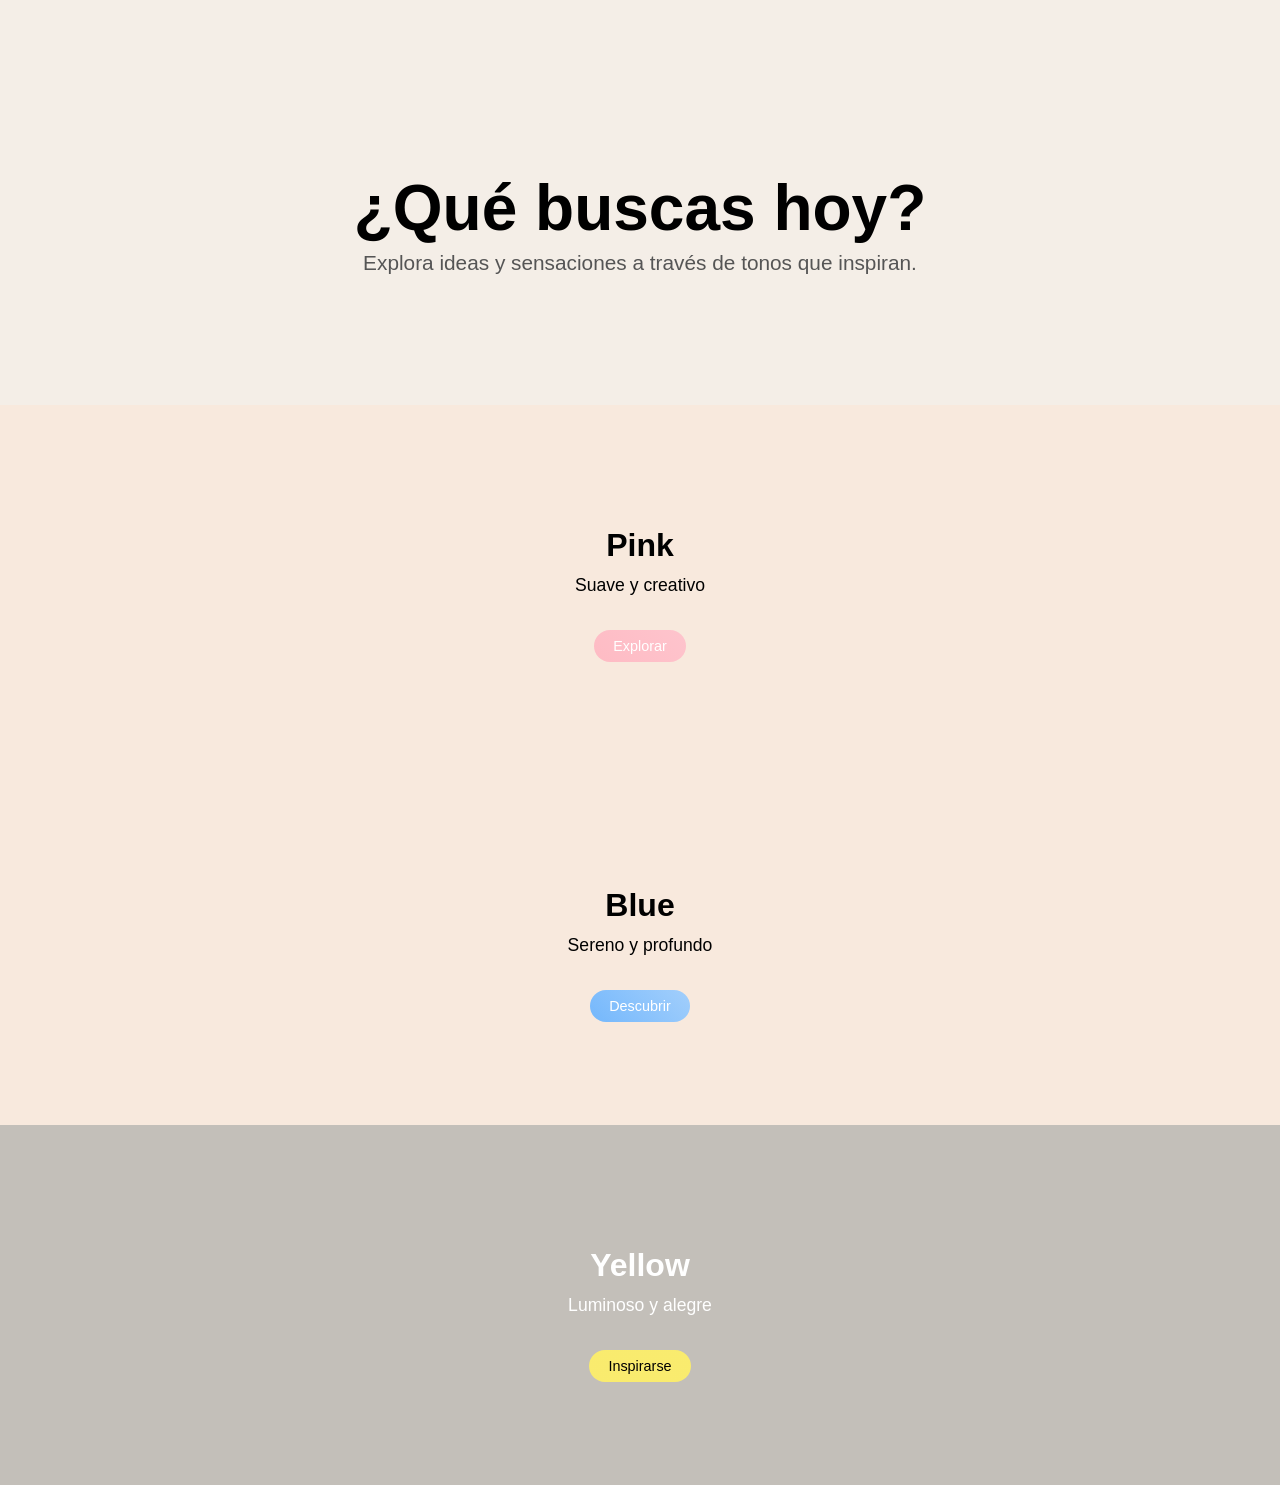
==== index.html @ 7da87a50 ". ." ====
<!DOCTYPE html>
<html lang="es">
<head>
    <meta charset="UTF-8">
    <title>Página de Inspiración por Colores</title>
     <!-- Enlace al CSS -->
  <link rel="stylesheet" href="style.css">
</head>
<body>

   <header>
        <h1>¿Qué buscas hoy?</h1>
        <p>Explora ideas y sensaciones a través de tonos que inspiran.</p>
    </header>

    <section class="seccion1">
    <h2>Pink</h2>
    <p>Suave y creativo</p>
    <button>Explorar</button>
</section>

<section class="seccion2">
    <h2>Blue</h2>
    <p>Sereno y profundo</p>
    <button>Descubrir</button>
</section>

<section class="seccion3">
    <h2>Yellow</h2>
    <p>Luminoso y alegre</p>
    <button>Inspirarse</button>
</section>
</body>
</html>
---- style.css ----
:root {
    /* Colores principales */
    --beige-claro: hsl(34, 37%, 93%);   /* beige muy claro */
    --marron-claro: hsl(31, 35%, 48%);  /* marrón claro */
    --rosa: hsl(351, 100%, 86%);        /* rosa pastel */
    --amarillo: hsl(54, 100%, 70%);     /* amarillo suave */
    --azul: hsl(210, 100%, 70%);        /* azul pastel */
}

body {
    margin: 0;
    padding: 0;
    font-family: Satoshi, Segoe UI, sans-serif;
    background-color: var(--beige-claro);
}

/* Header principal */
header {
    text-align: center;
    margin: 5rem auto;
    max-width: 800px;
    padding: 3rem;
}

/* Título principal */
header h1 {
    font-size: 4rem;        /* más grande */
    font-weight: 700;
    margin-bottom: 0.2rem;  /* menos separación con el párrafo */
}

/* Subtítulo / párrafo del header */
header p {
    font-size: 1.3rem;
    color: #555;
    line-height: 1.4;
    margin-top: 0;
    margin-bottom: 0;
}

/* Responsive para móviles */
@media (max-width: 768px) {
    header h1 {
        font-size: 2.5rem;
    }
    header p {
        font-size: 1rem;
        line-height: 1.3;
        margin-top: 0.2rem;
    }
    header {
        padding: 2rem 1rem;
        margin: 3rem auto;
    }
}

section {
    height: 40vh;           
    display: flex;            
    flex-direction: column;
    justify-content: center;  
    align-items: center;      
    text-align: center;
}

/* Espaciado entre título y párrafo de cada sección */
section h2 {
    font-size: 2rem;
    margin-bottom: 0.5rem;
    font-weight: 750;
}

section p {
    font-size: 1.1rem;
    margin-top: 0;
    margin-bottom: 1.5rem;
    color: inherit;
    line-height: 1.5;
    font-weight: 400;
}

/* Sección 1 */
.seccion1 {
    background-image: url('assets/fondo1.png');
    background-color: rgba(253, 222, 194, 0.3);
    background-size: cover;
    background-position: center;
    background-repeat: no-repeat;
    background-attachment: fixed;
    background-blend-mode: overlay;
    font-size: 1.2rem;
}

/* Sección 2 */
.seccion2 {
    background-image: url('assets/fondo2.png');
    background-color: rgba(253, 222, 194, 0.3);
    background-size: cover;
    background-position: center;
    background-repeat: no-repeat;
    background-attachment: fixed;
    background-blend-mode: overlay;
    font-size: 1.2rem;
}

/* Sección 3 */
.seccion3 {
    background-image: url('assets/fondo3.png');
    background-color: rgba(0, 0, 0, 0.2);
    background-size: cover;
    background-position: center;
    background-repeat: no-repeat;
    background-attachment: fixed;
    background-blend-mode: overlay;
    font-size: 1.2rem;
    color: white; /* texto blanco */
}

/* Botones Sección 1 - Rosa pastel */
.seccion1 button {
    background: linear-gradient(45deg, rgba(255, 182, 193, 0.9), rgba(255, 192, 203, 0.9));
    border: none;
    padding: 0.5rem 1.2rem;
    margin: 0.5rem 0;
    color: white;
    font-size: 0.9rem;
    cursor: pointer;
    border-radius: 30px;
    transition: transform 0.3s, box-shadow 0.3s;
}

.seccion1 button:hover {
    transform: scale(1.1);
    box-shadow: 0 4px 20px rgba(255, 182, 193, 0.8);
}

/* Botones Sección 2 - Azul pastel */
.seccion2 button {
    background: linear-gradient(45deg, rgba(102, 178, 255, 0.9), rgba(153, 204, 255, 0.9));
    border: none;
    padding: 0.5rem 1.2rem;
    margin: 0.5rem 0;
    color: white;
    font-size: 0.9rem;
    cursor: pointer;
    border-radius: 30px;
    transition: transform 0.3s, box-shadow 0.3s;
}

.seccion2 button:hover {
    transform: scale(1.1);
    box-shadow: 0 4px 20px rgba(102, 178, 255, 0.8);
}

/* Botones Sección 3 - Amarillo pastel */
.seccion3 button {
    background: linear-gradient(45deg, rgba(255, 240, 102, 0.9), rgba(255, 240, 102, 0.9));
    border: none;
    padding: 0.5rem 1.2rem;
    margin: 0.5rem 0;
    color: black;
    font-size: 0.9rem;
    cursor: pointer;
    border-radius: 30px;
    transition: transform 0.3s, box-shadow 0.3s;
}

.seccion3 button:hover {
    transform: scale(1.1);
    box-shadow: 0 4px 20px rgba(255, 255, 102, 0.8);
}
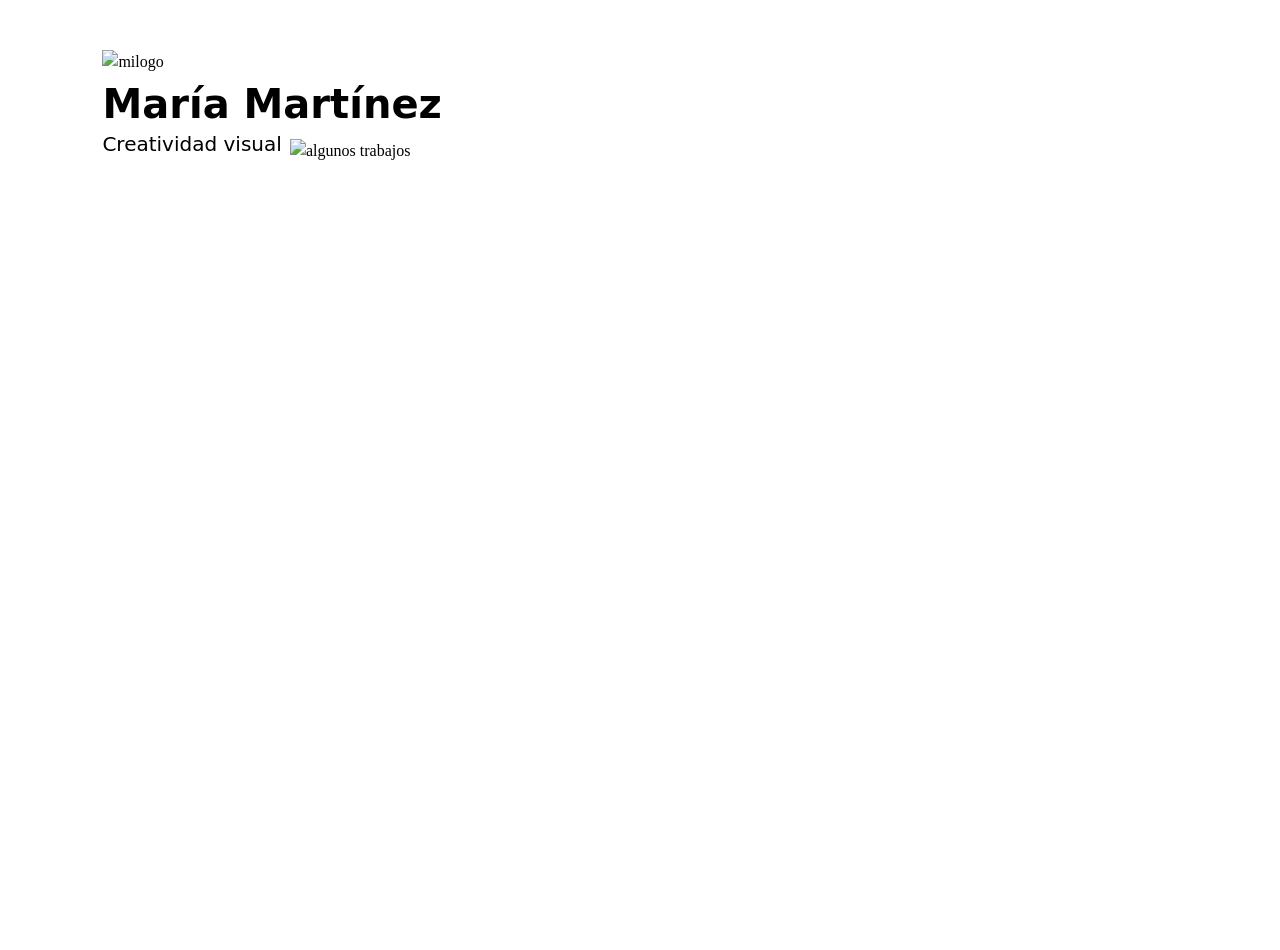
==== commit 4c4be259: ". ." ====
--- a/index.html
+++ b/index.html
@@ -1,34 +1,26 @@
 <!DOCTYPE html>
-<html lang="es">
+<html lang="en">
+
 <head>
-    <meta charset="UTF-8">
-    <title>Página de Inspiración por Colores</title>
-     <!-- Enlace al CSS -->
-  <link rel="stylesheet" href="style.css">
+<meta charset="UTF-8">
+<meta name="viewport" content="width=device-width, initial-scale=1.0">
+<title>Document</title>
+<link rel="stylesheet" href="style.css">
 </head>
+
 <body>
 
-   <header>
-        <h1>¿Qué buscas hoy?</h1>
-        <p>Explora ideas y sensaciones a través de tonos que inspiran.</p>
-    </header>
+<div class="logoyminombre">
+    <img class="logoportada" src="assets/logo circular.png" alt="milogo">
+    <h1>María Martínez</h1>
+    <p>Creatividad visual</p>
+</div>
 
-    <section class="seccion1">
-    <h2>Pink</h2>
-    <p>Suave y creativo</p>
-    <button>Explorar</button>
-</section>
+<div class="imagencentral">
+    <a href="portfolio.html">
+        <img src="assets/imagen portada.png" alt="algunos trabajos">
+    </a>
+</div>
 
-<section class="seccion2">
-    <h2>Blue</h2>
-    <p>Sereno y profundo</p>
-    <button>Descubrir</button>
-</section>
-
-<section class="seccion3">
-    <h2>Yellow</h2>
-    <p>Luminoso y alegre</p>
-    <button>Inspirarse</button>
-</section>
 </body>
 </html>
--- a/style.css
+++ b/style.css
@@ -1,171 +1,137 @@
-:root {
-    /* Colores principales */
-    --beige-claro: hsl(34, 37%, 93%);   /* beige muy claro */
-    --marron-claro: hsl(31, 35%, 48%);  /* marrón claro */
-    --rosa: hsl(351, 100%, 86%);        /* rosa pastel */
-    --amarillo: hsl(54, 100%, 70%);     /* amarillo suave */
-    --azul: hsl(210, 100%, 70%);        /* azul pastel */
+/* RESET BÁSICO */
+
+*,
+*::before,
+*::after {
+box-sizing: border-box;
+margin: 0;
+padding: 0;
+}
+
+html, body {
+height: 100%;
+}
+
+@font-face {
+font-family: "Paquito";
+src: url("fonts/Paquito-Variable.woff2") format("woff2");
+font-weight: 300 700;
+font-style: normal;
+font-display: swap;
+}
+
+@font-face {
+font-family: "GeneralSans";
+src: url("fonts/GeneralSans-Variable.woff2") format("woff2");
+font-weight: 200 700;
+font-style: normal;
+font-display: swap;
 }
 
 body {
-    margin: 0;
-    padding: 0;
-    font-family: Satoshi, Segoe UI, sans-serif;
-    background-color: var(--beige-claro);
+line-height: 1.5;
+-webkit-font-smoothing: antialiased;
 }
 
-/* Header principal */
-header {
-    text-align: center;
-    margin: 5rem auto;
-    max-width: 800px;
-    padding: 3rem;
+/* MEDIA */
+
+img, picture, video, canvas, svg {
+display: block;
+max-width: 100%;
+height: auto;
 }
 
-/* Título principal */
-header h1 {
-    font-size: 4rem;        /* más grande */
-    font-weight: 700;
-    margin-bottom: 0.2rem;  /* menos separación con el párrafo */
+a {
+text-decoration: none;
+color: inherit;
 }
 
-/* Subtítulo / párrafo del header */
-header p {
-    font-size: 1.3rem;
-    color: #555;
-    line-height: 1.4;
-    margin-top: 0;
-    margin-bottom: 0;
+/* LOGO Y NOMBRE */
+
+.logoyminombre {
+display: flex;
+flex-direction: column;
+align-items: flex-start;
+text-align: left;
+margin-left: 8vw;
+margin-top: 50px;
+margin-bottom: 40px;
 }
 
-/* Responsive para móviles */
-@media (max-width: 768px) {
-    header h1 {
-        font-size: 2.5rem;
-    }
-    header p {
-        font-size: 1rem;
-        line-height: 1.3;
-        margin-top: 0.2rem;
-    }
-    header {
-        padding: 2rem 1rem;
-        margin: 3rem auto;
-    }
+.logoportada {
+width: 150px;
+margin-bottom: 0autopx;
 }
 
-section {
-    height: 40vh;           
-    display: flex;            
-    flex-direction: column;
-    justify-content: center;  
-    align-items: center;      
-    text-align: center;
+.logoyminombre h1 {
+font-family: "Paquito", system-ui, sans-serif;
+font-size: clamp(28px, 4vw, 40px);
 }
 
-/* Espaciado entre título y párrafo de cada sección */
-section h2 {
-    font-size: 2rem;
-    margin-bottom: 0.5rem;
-    font-weight: 750;
+.logoyminombre p {
+font-family: "GeneralSans", system-ui, sans-serif;
+font-size: clamp(16px, 2vw, 20px);
+margin-top: -5px;
 }
 
-section p {
-    font-size: 1.1rem;
-    margin-top: 0;
-    margin-bottom: 1.5rem;
-    color: inherit;
-    line-height: 1.5;
-    font-weight: 400;
+/* IMAGEN CENTRAL */
+
+.imagencentral {
+display: flex;
+justify-content: center;
+margin-top: -60px;
+padding: 0 5vw;
 }
 
-/* Sección 1 */
-.seccion1 {
-    background-image: url('assets/fondo1.png');
-    background-color: rgba(253, 222, 194, 0.3);
-    background-size: cover;
-    background-position: center;
-    background-repeat: no-repeat;
-    background-attachment: fixed;
-    background-blend-mode: overlay;
-    font-size: 1.2rem;
+.imagencentral img {
+width: min(90vw, 700px);
+height: auto;
+transition: transform 0.3s ease, opacity 0.3s ease;
 }
 
-/* Sección 2 */
-.seccion2 {
-    background-image: url('assets/fondo2.png');
-    background-color: rgba(253, 222, 194, 0.3);
-    background-size: cover;
-    background-position: center;
-    background-repeat: no-repeat;
-    background-attachment: fixed;
-    background-blend-mode: overlay;
-    font-size: 1.2rem;
+.imagencentral img:hover {
+transform: scale(1.05);
+opacity: 0.8;
 }
 
-/* Sección 3 */
-.seccion3 {
-    background-image: url('assets/fondo3.png');
-    background-color: rgba(0, 0, 0, 0.2);
-    background-size: cover;
-    background-position: center;
-    background-repeat: no-repeat;
-    background-attachment: fixed;
-    background-blend-mode: overlay;
-    font-size: 1.2rem;
-    color: white; /* texto blanco */
+/* TABLET */
+
+@media (max-width: 900px) {
+
+.logoyminombre {
+margin-left: 6vw;
 }
 
-/* Botones Sección 1 - Rosa pastel */
-.seccion1 button {
-    background: linear-gradient(45deg, rgba(255, 182, 193, 0.9), rgba(255, 192, 203, 0.9));
-    border: none;
-    padding: 0.5rem 1.2rem;
-    margin: 0.5rem 0;
-    color: white;
-    font-size: 0.9rem;
-    cursor: pointer;
-    border-radius: 30px;
-    transition: transform 0.3s, box-shadow 0.3s;
+.logoportada {
+width: 100px;
 }
 
-.seccion1 button:hover {
-    transform: scale(1.1);
-    box-shadow: 0 4px 20px rgba(255, 182, 193, 0.8);
+.imagencentral {
+margin-top: -20px;
 }
 
-/* Botones Sección 2 - Azul pastel */
-.seccion2 button {
-    background: linear-gradient(45deg, rgba(102, 178, 255, 0.9), rgba(153, 204, 255, 0.9));
-    border: none;
-    padding: 0.5rem 1.2rem;
-    margin: 0.5rem 0;
-    color: white;
-    font-size: 0.9rem;
-    cursor: pointer;
-    border-radius: 30px;
-    transition: transform 0.3s, box-shadow 0.3s;
 }
 
-.seccion2 button:hover {
-    transform: scale(1.1);
-    box-shadow: 0 4px 20px rgba(102, 178, 255, 0.8);
+/* MÓVIL */
+
+@media (max-width: 600px) {
+
+.logoyminombre {
+align-items: center;
+text-align: center;
+margin-left: 0;
 }
 
-/* Botones Sección 3 - Amarillo pastel */
-.seccion3 button {
-    background: linear-gradient(45deg, rgba(255, 240, 102, 0.9), rgba(255, 240, 102, 0.9));
-    border: none;
-    padding: 0.5rem 1.2rem;
-    margin: 0.5rem 0;
-    color: black;
-    font-size: 0.9rem;
-    cursor: pointer;
-    border-radius: 30px;
-    transition: transform 0.3s, box-shadow 0.3s;
+.logoportada {
+width: 90px;
 }
 
-.seccion3 button:hover {
-    transform: scale(1.1);
-    box-shadow: 0 4px 20px rgba(255, 255, 102, 0.8);
+.imagencentral {
+margin-top: 30px;
 }
+
+.imagencentral img {
+width: 95vw;
+}
+
+}
